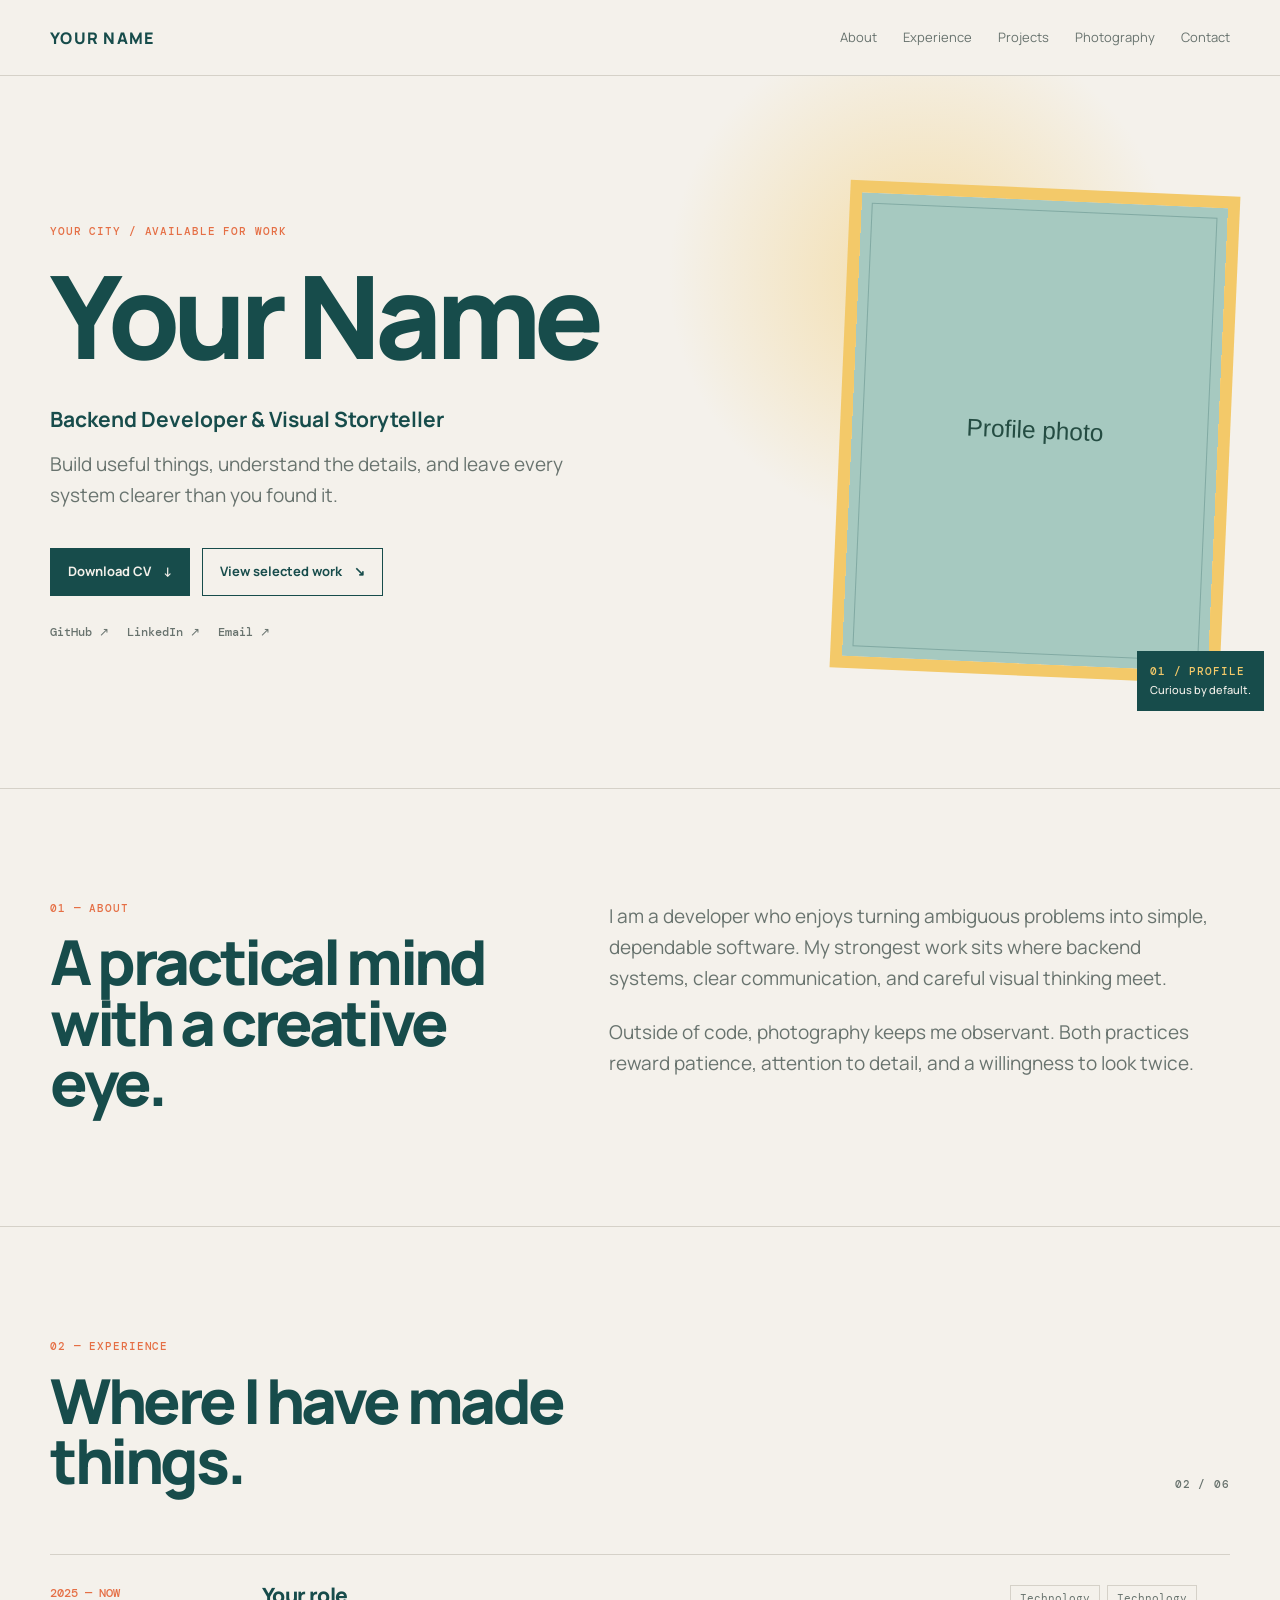
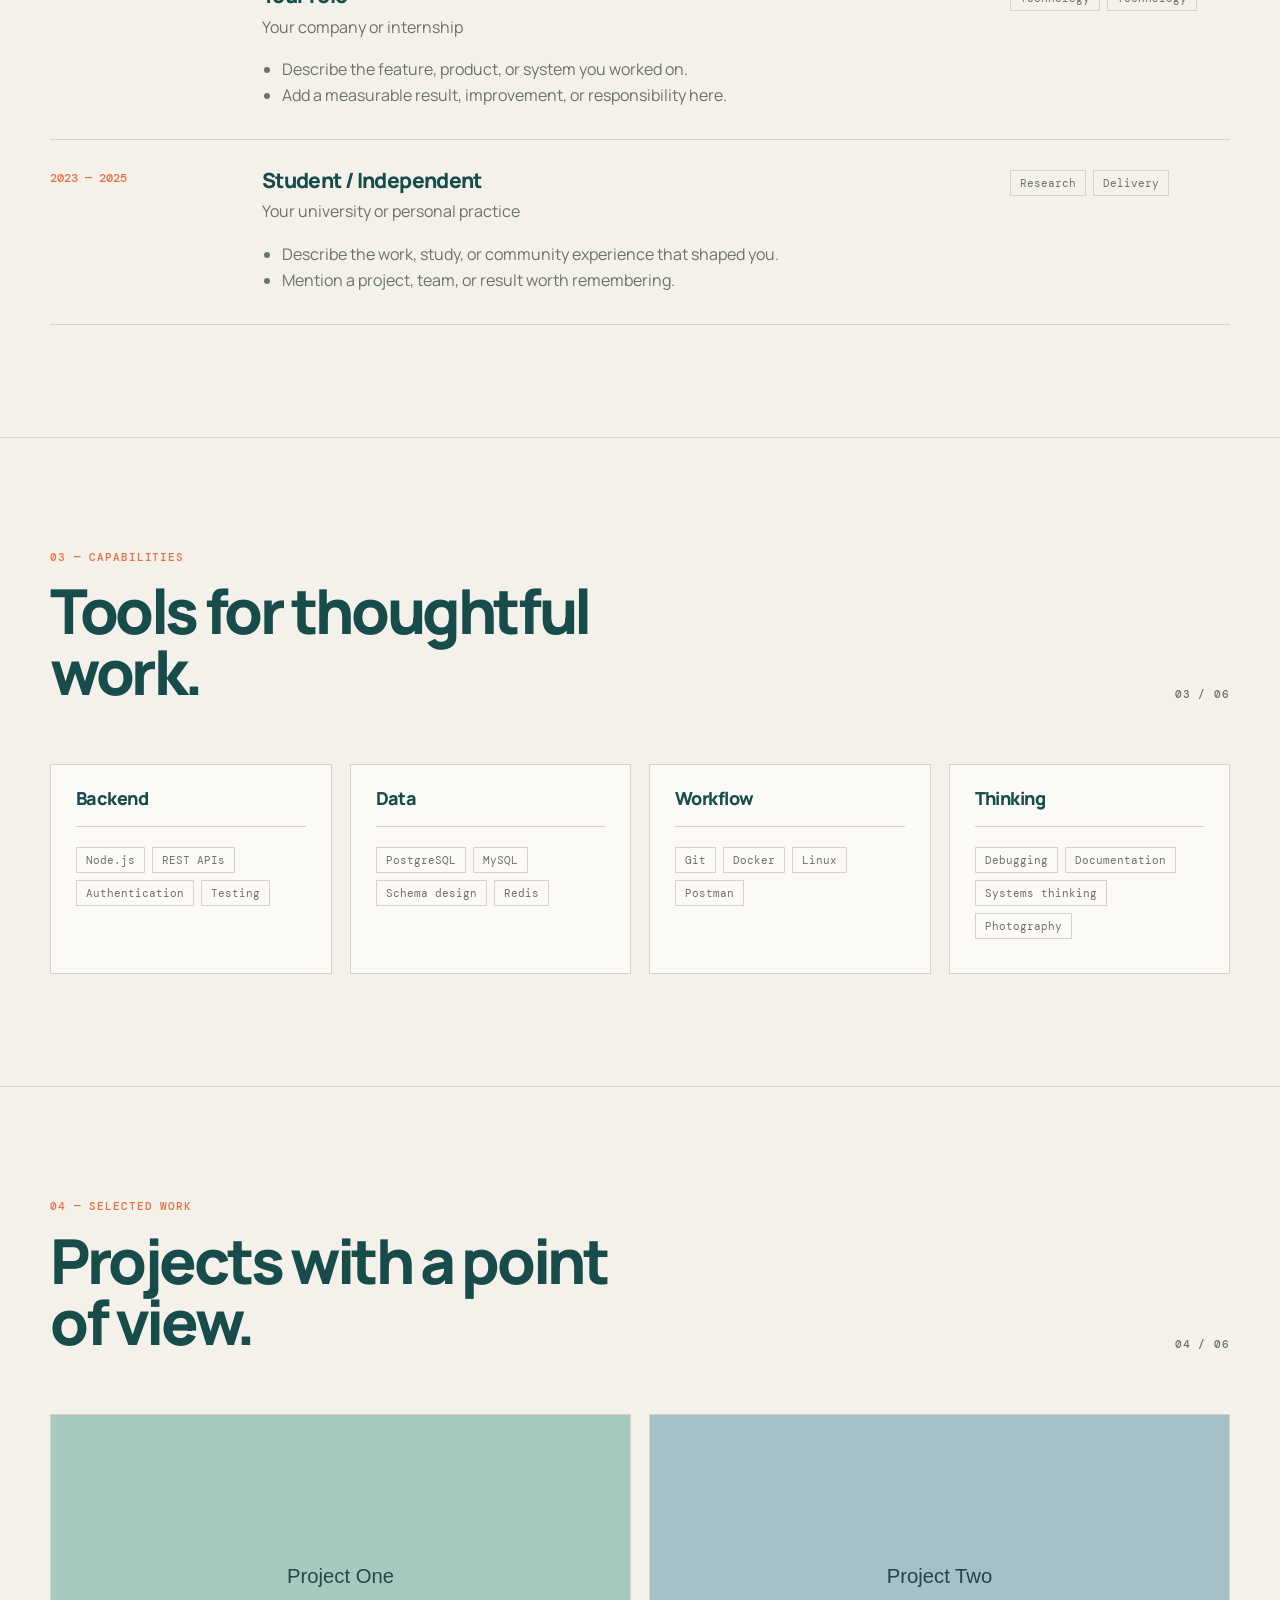
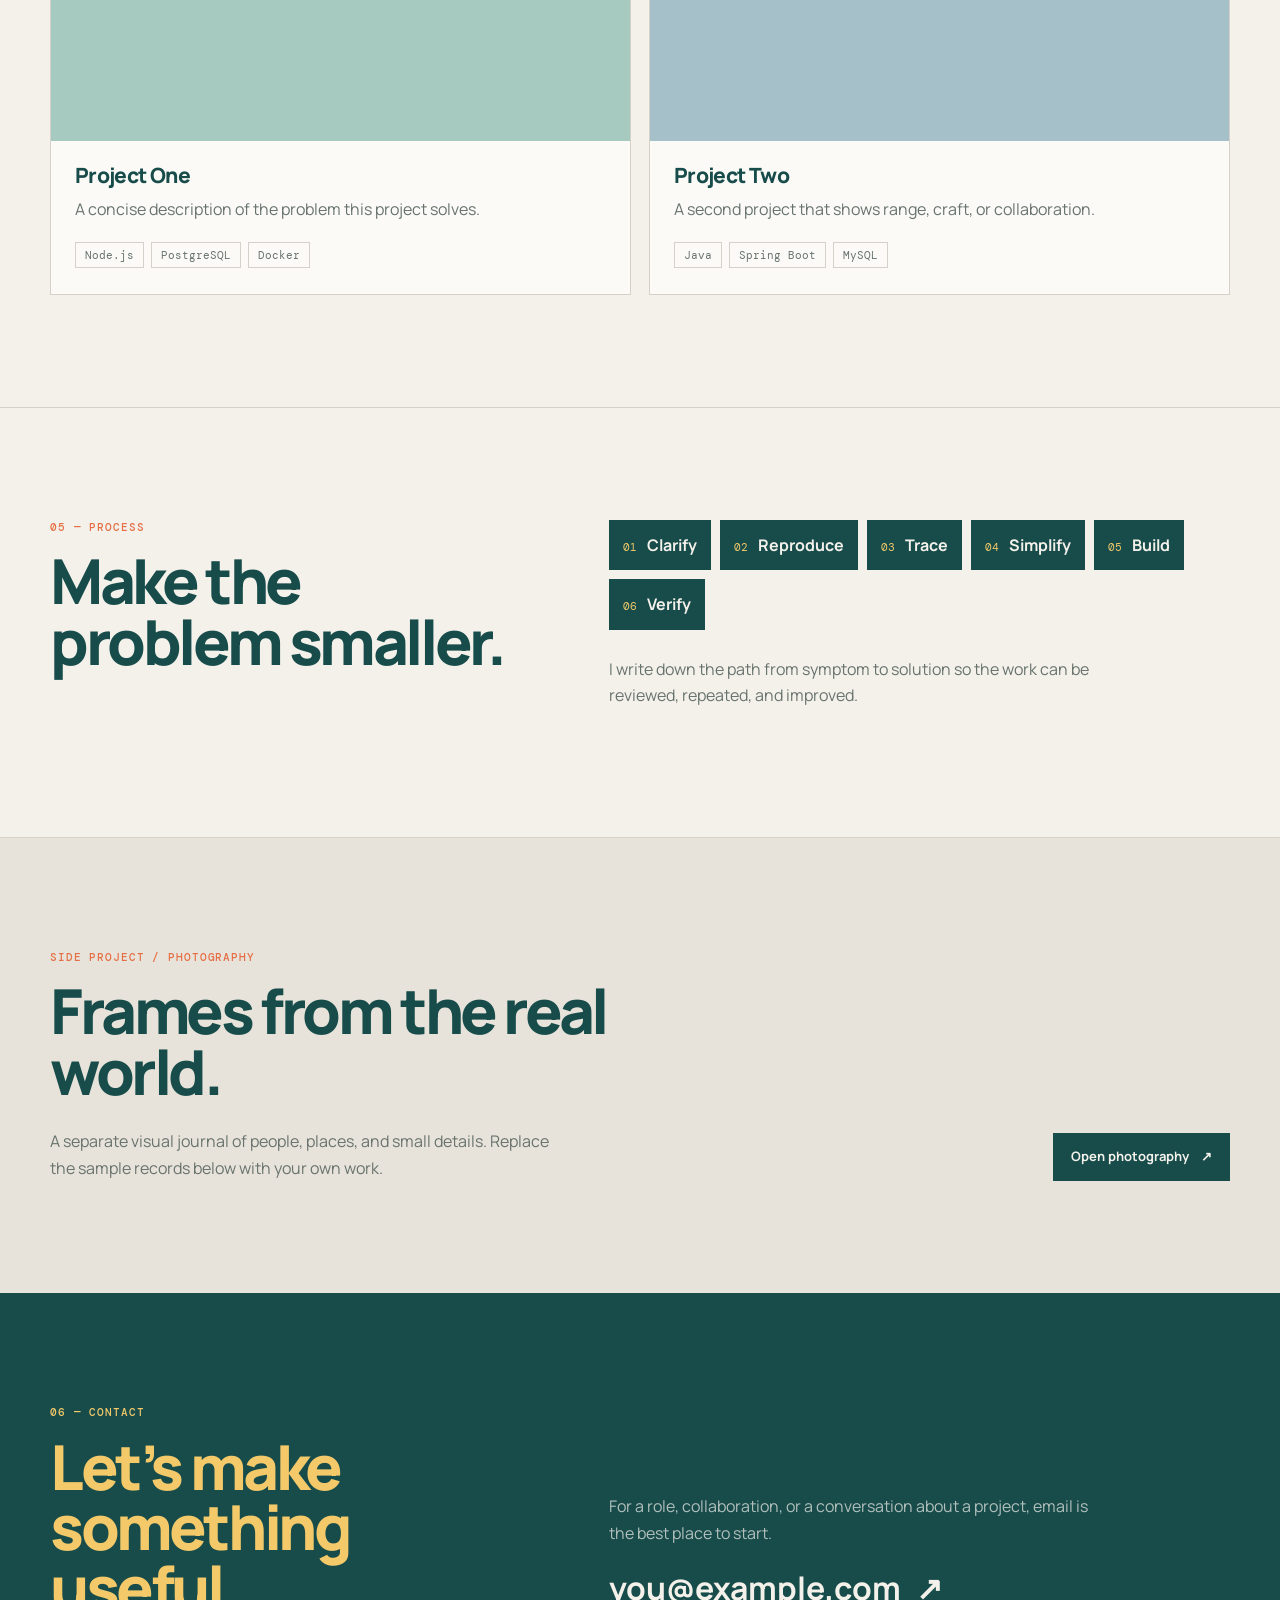
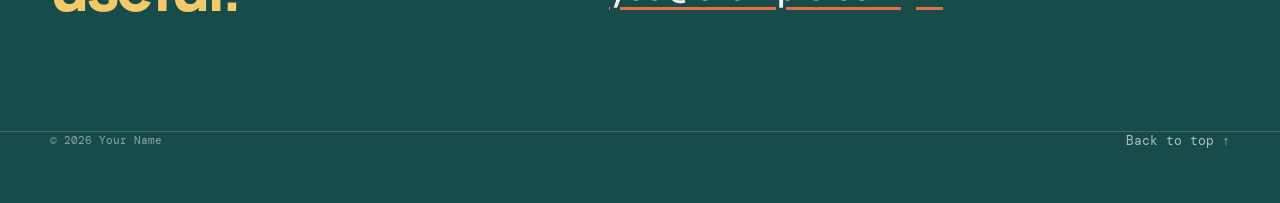
==== index.html @ 29af0342 "Create cv by html" ====
<!DOCTYPE html>
<html lang="en">
<head>
  <meta charset="UTF-8">
  <meta name="viewport" content="width=device-width, initial-scale=1.0">
  <meta name="description" content="A focused CV and project portfolio.">
  <title>CV | Portfolio</title>
  <link rel="preconnect" href="https://fonts.googleapis.com">
  <link rel="preconnect" href="https://fonts.gstatic.com" crossorigin>
  <link href="https://fonts.googleapis.com/css2?family=DM+Mono:wght@400;500&family=Manrope:wght@400;500;600;700;800&display=swap" rel="stylesheet">
  <link rel="stylesheet" href="styles.css">
</head>
<body data-page="cv">
  <header class="site-header">
    <div class="container header-inner">
      <a class="brand" href="index.html" data-brand>YOUR NAME</a>
      <button class="menu-toggle" type="button" aria-expanded="false" aria-controls="site-nav">Menu</button>
      <nav id="site-nav" class="site-nav" aria-label="Primary navigation"><div data-nav></div></nav>
    </div>
  </header>

  <main>
    <section class="hero section-space" id="top">
      <div class="container hero-grid">
        <div class="hero-copy reveal">
          <p class="eyebrow" data-location>LOCATION / AVAILABLE FOR WORK</p>
          <h1 data-name>Your Name</h1>
          <p class="hero-role" data-title>Backend Developer &amp; Visual Storyteller</p>
          <p class="hero-intro" data-intro>Build useful things, understand the details, and leave every system clearer than you found it.</p>
          <div class="hero-actions"><a class="button button-primary" href="cv.pdf" download>Download CV <span aria-hidden="true">↓</span></a><a class="button button-secondary" href="#projects">View selected work <span aria-hidden="true">↘</span></a></div>
          <div class="social-links" data-socials></div>
        </div>
        <div class="portrait-wrap reveal reveal-delay"><div class="portrait-frame"><img data-profile-image src="assets/profile/profile.jpg" alt="Portrait of Your Name"></div><p class="portrait-note">01 / PROFILE<br><span>Curious by default.</span></p></div>
      </div>
    </section>

    <section class="section-space section-line" id="about"><div class="container split-layout reveal"><div><p class="section-kicker">01 — ABOUT</p><h2>A practical mind with a creative eye.</h2></div><div class="about-copy" data-about></div></div></section>
    <section class="section-space section-line" id="experience"><div class="container reveal"><div class="section-heading"><div><p class="section-kicker">02 — EXPERIENCE</p><h2>Where I have made things.</h2></div><span class="section-index">02 / 06</span></div><div class="timeline" data-experience></div></div></section>
    <section class="section-space section-line" id="skills"><div class="container reveal"><div class="section-heading"><div><p class="section-kicker">03 — CAPABILITIES</p><h2>Tools for thoughtful work.</h2></div><span class="section-index">03 / 06</span></div><div class="skills-grid" data-skills></div></div></section>
    <section class="section-space section-line" id="projects"><div class="container reveal"><div class="section-heading"><div><p class="section-kicker">04 — SELECTED WORK</p><h2>Projects with a point of view.</h2></div><span class="section-index">04 / 06</span></div><div class="project-grid" data-projects></div></div></section>
    <section class="section-space section-line" id="process"><div class="container process-layout reveal"><div><p class="section-kicker">05 — PROCESS</p><h2>Make the problem smaller.</h2></div><div><ol class="process-list" data-process></ol><p class="muted process-note" data-process-note></p></div></div></section>

    <section class="photo-callout section-space section-line"><div class="container photo-callout-inner reveal"><div><p class="section-kicker">SIDE PROJECT / PHOTOGRAPHY</p><h2>Frames from the real world.</h2><p data-photo-intro></p></div><a class="button button-primary" href="photography.html">Open photography <span aria-hidden="true">↗</span></a></div></section>
    <section class="contact-section section-space" id="contact"><div class="container contact-grid reveal"><div><p class="section-kicker">06 — CONTACT</p><h2>Let’s make something useful.</h2></div><div><p data-contact-line></p><a class="contact-email" data-email-link href="mailto:you@example.com">you@example.com <span aria-hidden="true">↗</span></a></div></div></section>
  </main>

  <footer class="site-footer"><div class="container footer-inner"><span data-footer></span><a href="#top">Back to top ↑</a></div></footer>
  <dialog class="project-dialog" data-project-dialog><button class="dialog-close" type="button" data-dialog-close aria-label="Close project details">×</button><div data-dialog-body></div></dialog>
  <script src="site.private.js"></script>
  <script src="site.js"></script>
</body>
</html>
---- styles.css ----
:root {
  --ink: #17211f;
  --muted: #68736e;
  --paper: #f4f1eb;
  --paper-deep: #e8e3da;
  --card: #fbfaf7;
  --line: #d5d1c8;
  --teal: #174c4b;
  --orange: #e56f45;
  --yellow: #f3c969;
  --max: 1180px;
  --display: "Manrope", sans-serif;
  --mono: "DM Mono", monospace;
}

* { box-sizing: border-box; }
html { scroll-behavior: smooth; scroll-padding-top: 76px; }
body { margin: 0; background: var(--paper); color: var(--ink); font: 400 16px/1.65 var(--display); }
body.menu-open { overflow: hidden; }
a { color: inherit; }
img { display: block; max-width: 100%; }
button, a { -webkit-tap-highlight-color: transparent; }
button { font: inherit; }
:focus-visible { outline: 3px solid var(--orange); outline-offset: 4px; }
.container { width: min(var(--max), calc(100% - 48px)); margin: 0 auto; }
.section-space { padding: 112px 0; }
.section-line { border-top: 1px solid var(--line); }
.muted { color: var(--muted); }

.site-header { position: sticky; top: 0; z-index: 10; height: 76px; background: rgba(244, 241, 235, .9); border-bottom: 1px solid var(--line); backdrop-filter: blur(14px); }
.header-inner, .footer-inner { height: 100%; display: flex; align-items: center; justify-content: space-between; gap: 24px; }
.brand { color: var(--teal); font: 800 16px/1 var(--display); letter-spacing: .08em; text-decoration: none; }
.site-nav > div { display: flex; align-items: center; gap: 26px; }
.site-nav a, .footer-inner a { color: var(--muted); font-size: 13px; text-decoration: none; }
.site-nav a:hover, .site-nav a.active, .footer-inner a:hover { color: var(--ink); }
.menu-toggle { display: none; border: 1px solid var(--line); background: var(--card); color: var(--ink); padding: 8px 12px; cursor: pointer; }

.hero { min-height: 690px; display: flex; align-items: center; background: radial-gradient(circle at 72% 28%, rgba(243, 201, 105, .5), transparent 24%), var(--paper); }
.hero-grid { display: grid; grid-template-columns: minmax(0, 1fr) 390px; align-items: center; gap: 90px; }
.eyebrow, .section-kicker, .section-index, .portrait-note { margin: 0; color: var(--orange); font: 500 11px/1.4 var(--mono); letter-spacing: .08em; text-transform: uppercase; }
h1, h2, h3 { margin: 0; color: var(--teal); font-weight: 800; letter-spacing: -.055em; line-height: .98; }
h1 { max-width: 720px; margin-top: 20px; font-size: clamp(58px, 9vw, 128px); }
h2 { max-width: 580px; margin-top: 16px; font-size: clamp(34px, 5vw, 62px); }
h3 { font-size: 21px; letter-spacing: -.03em; }
.hero-role { margin: 30px 0 12px; color: var(--teal); font-size: 21px; font-weight: 700; }
.hero-intro { max-width: 550px; margin: 0; color: var(--muted); font-size: 19px; }
.hero-actions { display: flex; flex-wrap: wrap; gap: 12px; margin-top: 36px; }
.button { display: inline-flex; align-items: center; justify-content: center; gap: 12px; min-height: 48px; padding: 12px 17px; border: 1px solid var(--teal); font-weight: 700; font-size: 13px; text-decoration: none; transition: transform .2s, background .2s, color .2s; }
.button:hover { transform: translateY(-3px); }
.button-primary { background: var(--teal); color: var(--paper); }
.button-primary:hover { background: var(--orange); border-color: var(--orange); }
.button-secondary { background: transparent; color: var(--teal); }
.button-secondary:hover { background: var(--yellow); border-color: var(--yellow); }
.social-links { display: flex; flex-wrap: wrap; gap: 18px; margin-top: 28px; }
.social-links a { color: var(--muted); font: 500 12px var(--mono); text-decoration: none; }
.social-links a:hover { color: var(--orange); }
.portrait-wrap { position: relative; max-width: 390px; justify-self: end; }
.portrait-frame { position: relative; aspect-ratio: 4 / 5; padding: 12px; background: var(--yellow); transform: rotate(2.5deg); }
.portrait-frame::before { position: absolute; inset: 22px; border: 1px solid rgba(23, 76, 75, .25); content: ""; pointer-events: none; }
.portrait-frame img { width: 100%; height: 100%; object-fit: cover; background: var(--paper-deep); }
.portrait-note { position: absolute; right: -34px; bottom: -35px; padding: 11px 13px; background: var(--teal); color: var(--yellow); line-height: 1.7; }
.portrait-note span { color: var(--paper); font-family: var(--display); letter-spacing: 0; text-transform: none; }

.split-layout, .process-layout { display: grid; grid-template-columns: .85fr 1.15fr; gap: 100px; }
.about-copy { max-width: 600px; color: var(--muted); font-size: 19px; }
.about-copy p { margin: 0 0 22px; }
.section-heading { display: flex; align-items: end; justify-content: space-between; gap: 28px; margin-bottom: 62px; }
.section-index { color: var(--muted); white-space: nowrap; }
.timeline { border-top: 1px solid var(--line); }
.timeline-item { display: grid; grid-template-columns: 180px minmax(0, 1fr) 220px; gap: 32px; padding: 30px 0; border-bottom: 1px solid var(--line); }
.timeline-period { color: var(--orange); font: 500 12px var(--mono); }
.timeline-company { margin-top: 8px; color: var(--muted); }
.timeline-duties { margin: 14px 0 0; padding-left: 20px; color: var(--muted); }
.tag-list { display: flex; flex-wrap: wrap; align-content: start; gap: 7px; }
.tag { padding: 5px 9px; border: 1px solid var(--line); color: var(--muted); font: 11px var(--mono); }
.skills-grid { display: grid; grid-template-columns: repeat(4, 1fr); gap: 18px; }
.skill-group { min-height: 210px; padding: 25px; background: var(--card); border: 1px solid var(--line); }
.skill-group h3 { padding-bottom: 18px; border-bottom: 1px solid var(--line); font-size: 18px; }
.skill-group .tag-list { margin-top: 20px; }
.project-grid { display: grid; grid-template-columns: repeat(2, minmax(0, 1fr)); gap: 18px; }
.project-card { display: block; padding: 0; border: 1px solid var(--line); background: var(--card); color: var(--ink); text-align: left; cursor: pointer; transition: transform .2s, border-color .2s; }
.project-card:hover { border-color: var(--teal); transform: translateY(-5px); }
.project-card img { width: 100%; aspect-ratio: 16 / 9; object-fit: cover; background: var(--paper-deep); }
.project-card-content { padding: 24px; }
.project-card h3 { color: var(--teal); }
.project-card p { margin: 10px 0 20px; color: var(--muted); }
.project-card .tag-list { min-height: 28px; }
.process-list { display: flex; flex-wrap: wrap; gap: 9px; margin: 0; padding: 0; list-style: none; counter-reset: process; }
.process-list li { counter-increment: process; padding: 12px 14px; background: var(--teal); color: var(--paper); font-weight: 700; }
.process-list li::before { margin-right: 10px; color: var(--yellow); content: "0" counter(process); font: 11px var(--mono); }
.process-note { max-width: 510px; margin-top: 26px; }
.photo-callout { background: var(--paper-deep); }
.photo-callout-inner { display: flex; align-items: end; justify-content: space-between; gap: 40px; }
.photo-callout-inner p:not(.section-kicker) { max-width: 520px; margin: 26px 0 0; color: var(--muted); }
.contact-section { background: var(--teal); color: var(--paper); }
.contact-section h2, .contact-section .section-kicker { color: var(--yellow); }
.contact-grid { display: grid; grid-template-columns: .85fr 1.15fr; gap: 100px; align-items: end; }
.contact-grid > div:last-child { padding-bottom: 4px; }
.contact-grid p { max-width: 500px; color: rgba(244, 241, 235, .7); }
.contact-email { display: inline-flex; align-items: center; gap: 15px; color: var(--paper); font-size: clamp(20px, 3vw, 32px); font-weight: 700; text-decoration: underline; text-decoration-color: var(--orange); text-underline-offset: 7px; }
.site-footer { min-height: 72px; background: var(--teal); border-top: 1px solid rgba(244, 241, 235, .18); color: rgba(244, 241, 235, .55); }
.footer-inner { font: 11px var(--mono); }
.footer-inner a { color: rgba(244, 241, 235, .7); font-family: var(--mono); }

.project-dialog, .lightbox { width: min(760px, calc(100% - 32px)); padding: 0; border: 0; background: var(--card); color: var(--ink); box-shadow: 0 24px 80px rgba(0, 0, 0, .2); }
.project-dialog::backdrop, .lightbox::backdrop { background: rgba(23, 33, 31, .75); }
.dialog-close { position: absolute; top: 13px; right: 13px; z-index: 1; width: 34px; height: 34px; border: 1px solid var(--line); background: var(--paper); color: var(--ink); cursor: pointer; font-size: 22px; line-height: 1; }
.dialog-content { padding: 34px; }
.dialog-content > img { width: 100%; aspect-ratio: 16 / 9; object-fit: cover; margin-bottom: 28px; }
.dialog-content h3 { color: var(--teal); font-size: 34px; }
.dialog-content h4 { margin: 28px 0 8px; color: var(--orange); font: 500 11px var(--mono); letter-spacing: .08em; text-transform: uppercase; }
.dialog-content p, .dialog-content li { color: var(--muted); }
.dialog-content .button { margin-top: 22px; }

.photo-page-hero { padding: 90px 0 75px; background: radial-gradient(circle at 80% 28%, rgba(229, 111, 69, .23), transparent 24%), var(--paper); }
.photo-page-hero h1 { max-width: 800px; }
.photo-page-hero p:not(.section-kicker) { max-width: 570px; margin: 28px 0 0; color: var(--muted); font-size: 19px; }
.gallery-toolbar { display: flex; align-items: center; justify-content: space-between; gap: 24px; margin-bottom: 30px; }
.filter-list { display: flex; flex-wrap: wrap; gap: 8px; }
.filter-button { padding: 8px 13px; border: 1px solid var(--line); background: transparent; color: var(--muted); cursor: pointer; font: 11px var(--mono); }
.filter-button:hover, .filter-button[aria-pressed="true"] { border-color: var(--teal); background: var(--teal); color: var(--paper); }
.gallery-count { color: var(--muted); font: 11px var(--mono); white-space: nowrap; }
.gallery-grid { display: grid; grid-template-columns: repeat(12, 1fr); gap: 14px; }
.gallery-item { grid-column: span 4; margin: 0; cursor: pointer; }
.gallery-item:nth-child(5n + 1), .gallery-item:nth-child(5n + 4) { grid-column: span 6; }
.gallery-item button { width: 100%; padding: 0; border: 0; background: none; color: inherit; cursor: pointer; text-align: left; }
.gallery-item img { width: 100%; aspect-ratio: 4 / 3; object-fit: cover; background: var(--paper-deep); transition: transform .3s; }
.gallery-item:hover img { transform: scale(.985); }
.gallery-caption { display: block; padding-top: 10px; }
.gallery-caption strong { font-size: 14px; }
.gallery-caption span { display: block; color: var(--muted); font-size: 13px; }
.lightbox { max-width: 1000px; background: #121816; color: var(--paper); }
.lightbox .dialog-close { background: var(--paper); }
.lightbox-content { padding: 20px; }
.lightbox img { width: 100%; max-height: 78vh; object-fit: contain; }
.lightbox p { margin: 14px 0 0; color: rgba(244, 241, 235, .75); }

.reveal { opacity: 0; transform: translateY(18px); transition: opacity .7s ease, transform .7s ease; }
.reveal.in { opacity: 1; transform: none; }
.reveal-delay { transition-delay: .12s; }
@media (prefers-reduced-motion: reduce) { *, *::before, *::after { scroll-behavior: auto !important; transition: none !important; } .reveal { opacity: 1; transform: none; } }
@media (max-width: 900px) { .hero-grid, .split-layout, .process-layout, .contact-grid { grid-template-columns: 1fr; gap: 45px; } .hero { min-height: auto; } .portrait-wrap { justify-self: start; width: min(100%, 330px); order: -1; } .skills-grid { grid-template-columns: repeat(2, 1fr); } .timeline-item { grid-template-columns: 150px minmax(0, 1fr); } .timeline-item .tag-list { grid-column: 2; } }
@media (max-width: 700px) { .container { width: min(var(--max), calc(100% - 32px)); } .section-space { padding: 76px 0; } .menu-toggle { display: block; } .site-nav { position: absolute; top: 76px; left: 0; right: 0; display: none; padding: 12px 16px 22px; border-bottom: 1px solid var(--line); background: var(--paper); } .site-nav.open { display: block; } .site-nav > div { align-items: stretch; flex-direction: column; gap: 0; } .site-nav a { display: block; padding: 12px 0; border-bottom: 1px solid var(--line); } h1 { font-size: clamp(54px, 16vw, 90px); } .hero-role { font-size: 18px; } .section-heading, .photo-callout-inner, .gallery-toolbar { align-items: start; flex-direction: column; } .project-grid, .skills-grid { grid-template-columns: 1fr; } .timeline-item { grid-template-columns: 1fr; gap: 8px; } .timeline-item .tag-list { grid-column: auto; margin-top: 8px; } .gallery-grid { display: grid; grid-template-columns: 1fr 1fr; } .gallery-item, .gallery-item:nth-child(5n + 1), .gallery-item:nth-child(5n + 4) { grid-column: span 1; } .gallery-item:nth-child(3n + 1) { grid-column: span 2; } }
@media (max-width: 430px) { .hero-actions .button { width: 100%; } .portrait-note { right: -4px; } .dialog-content { padding: 25px; } }
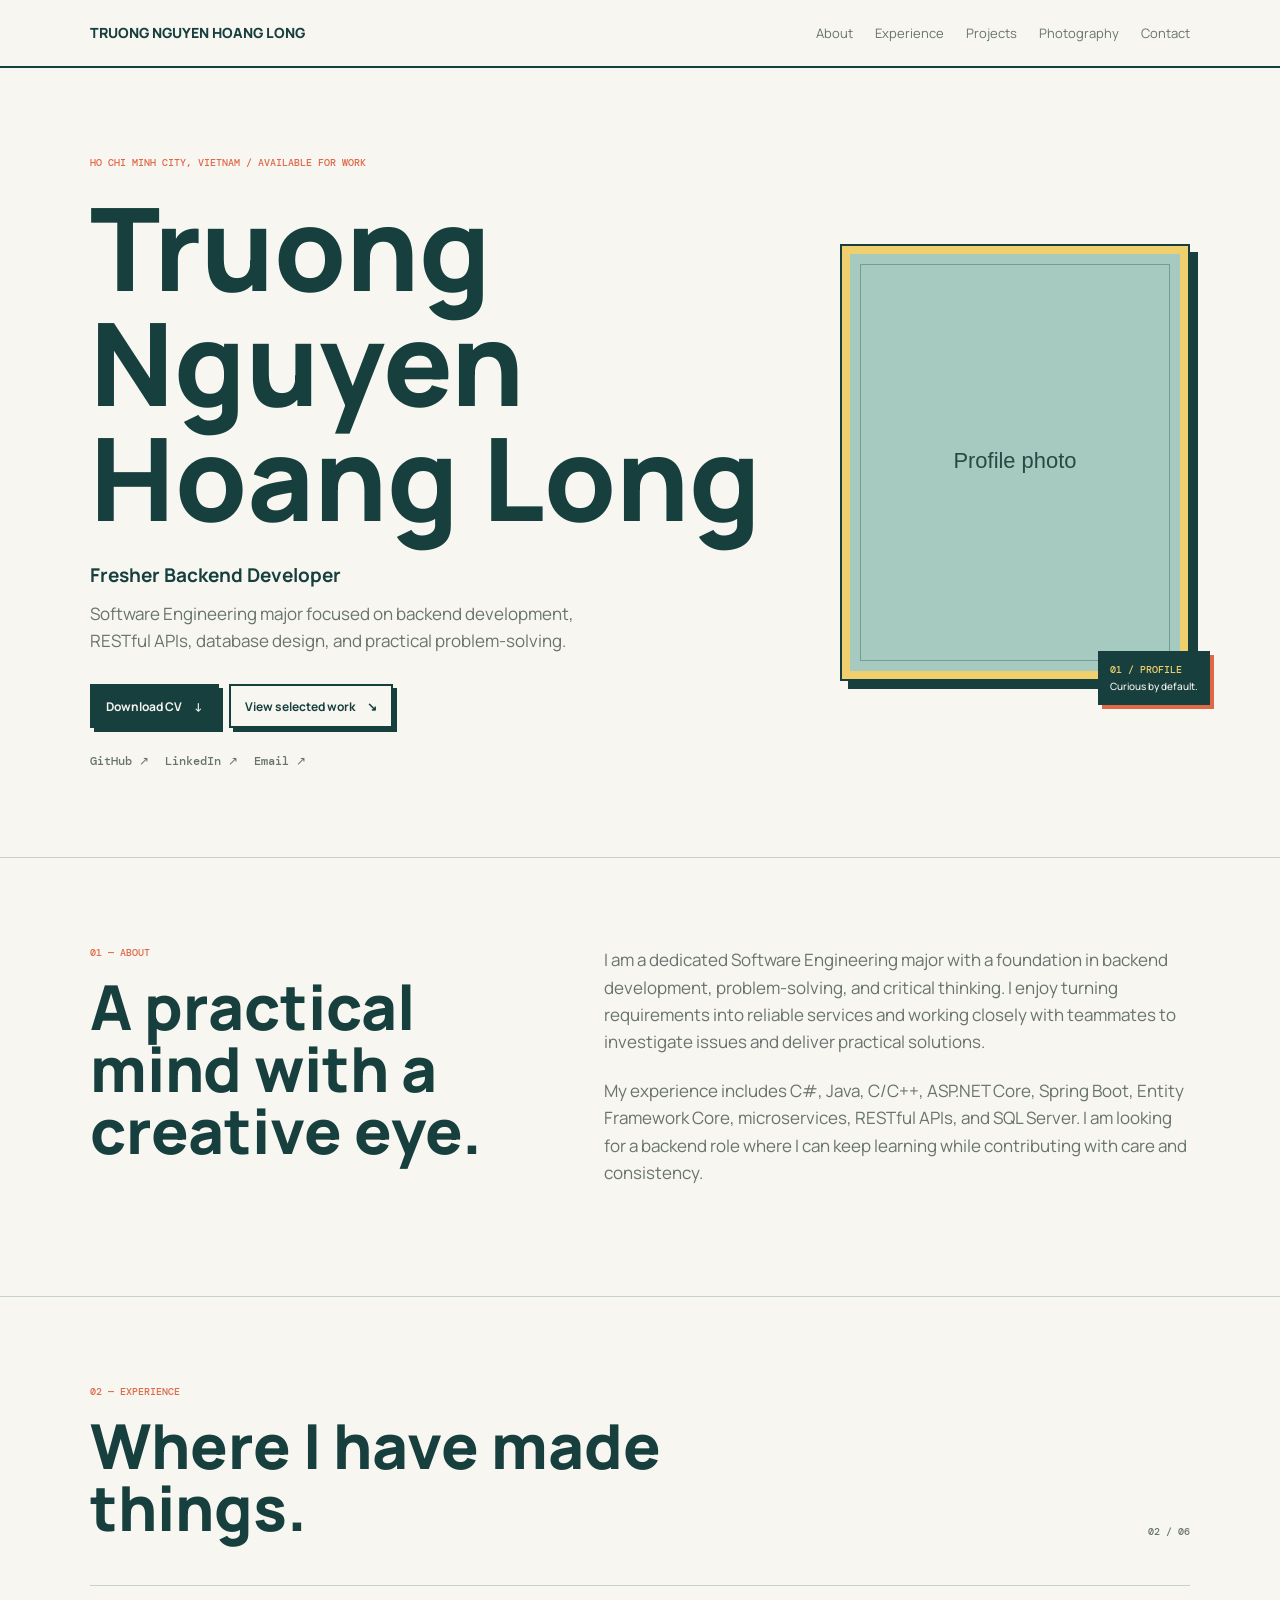
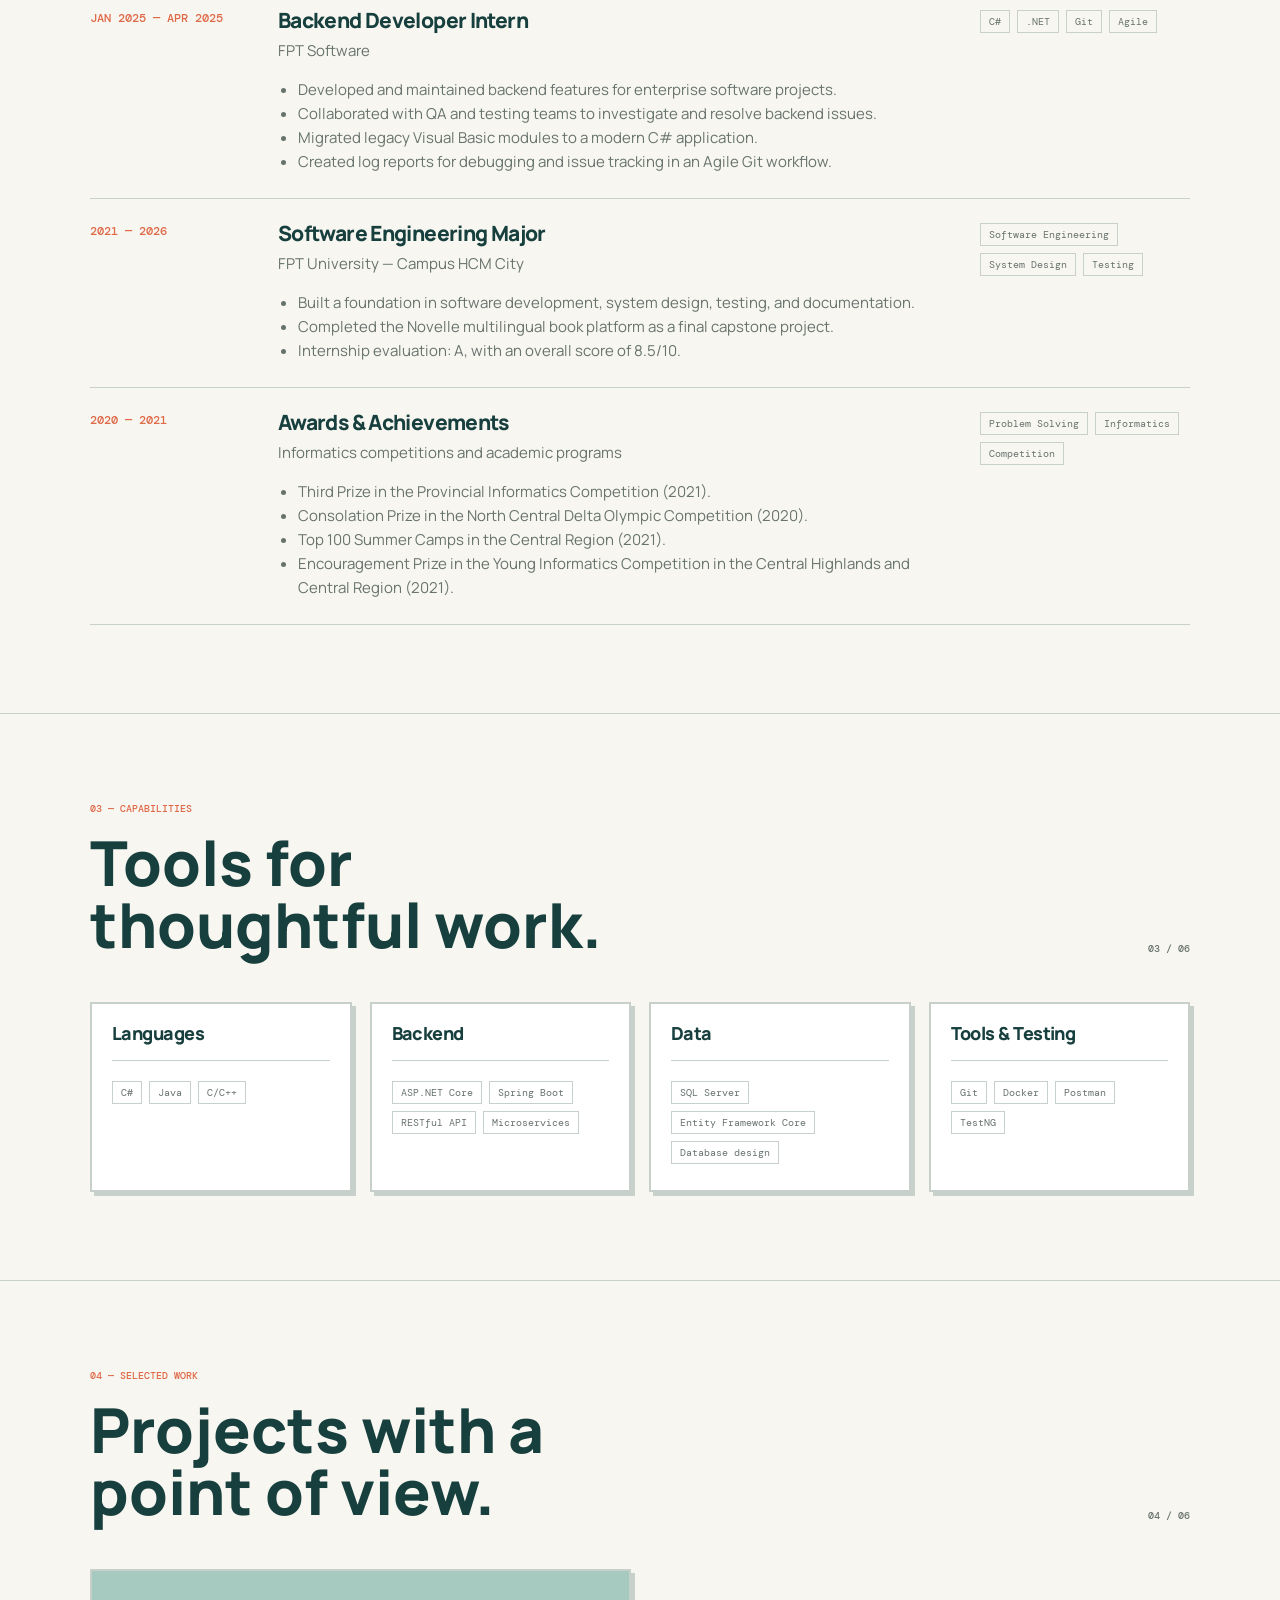
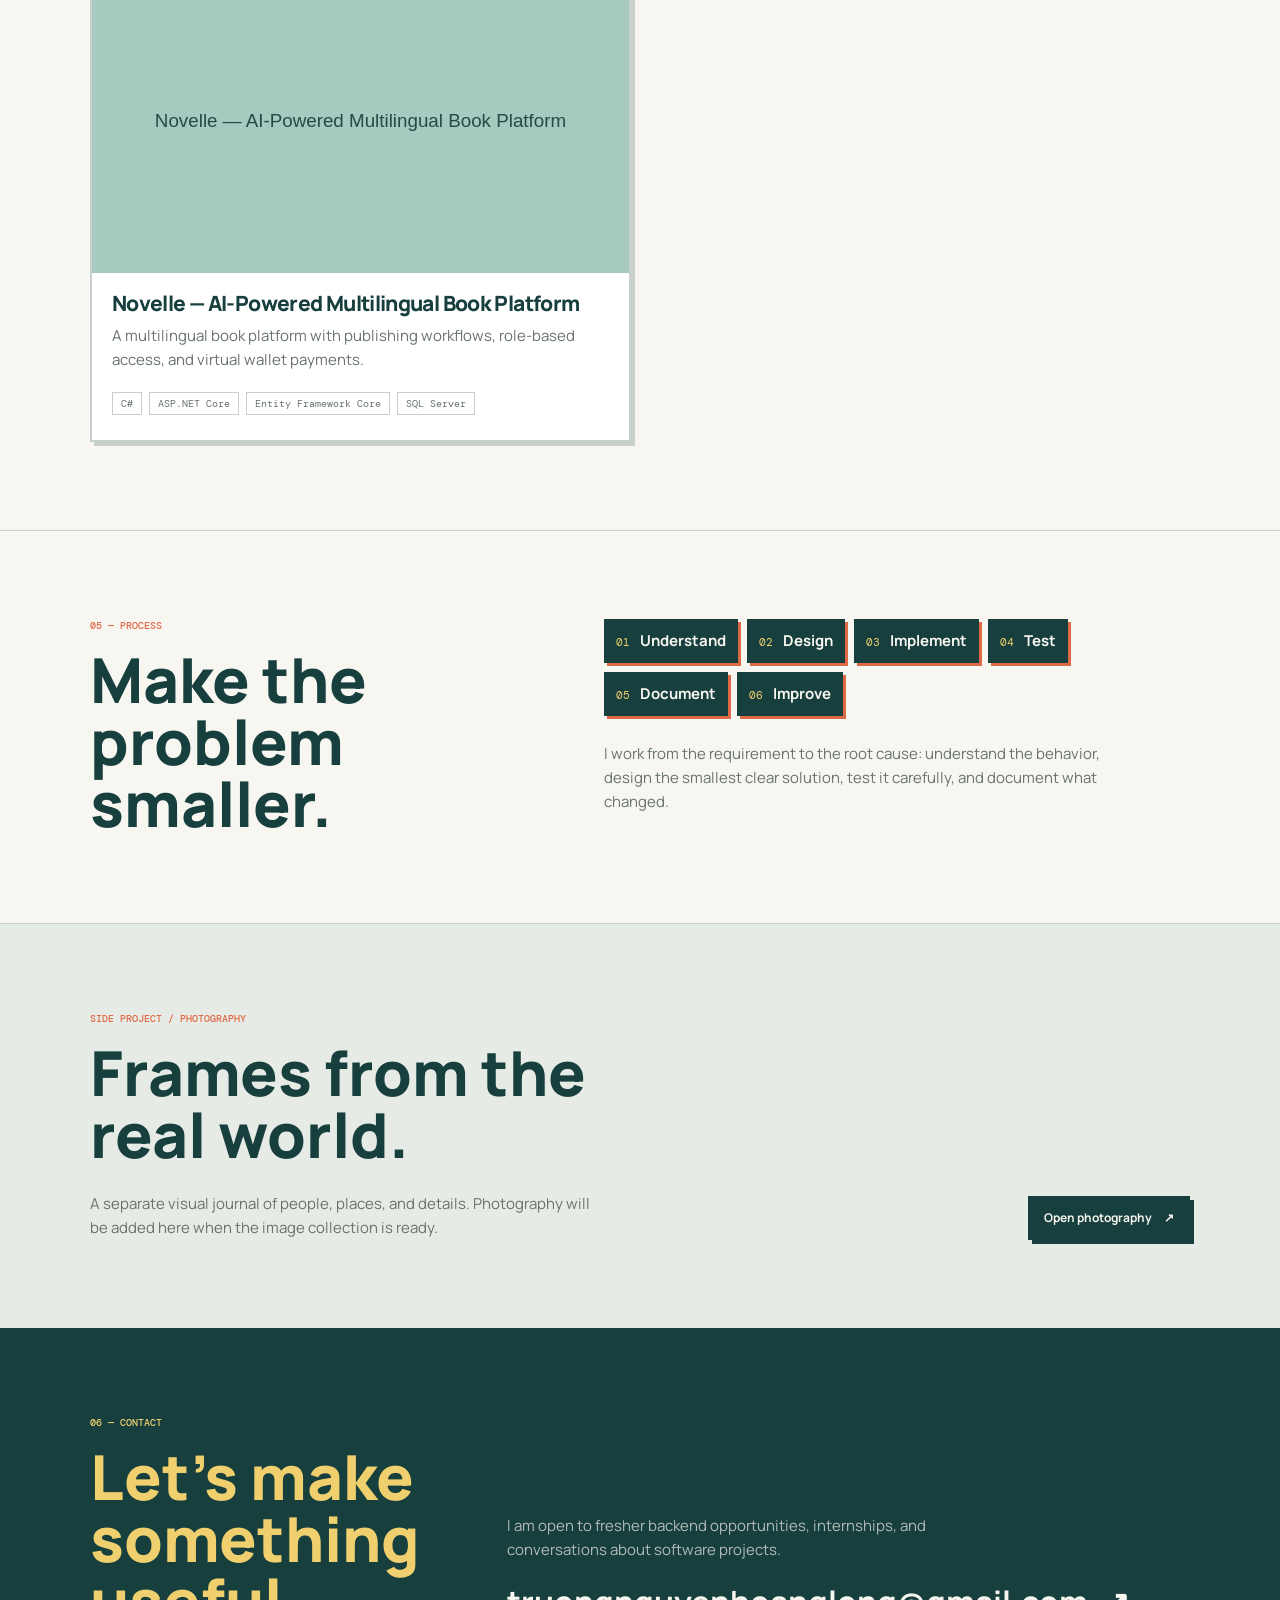
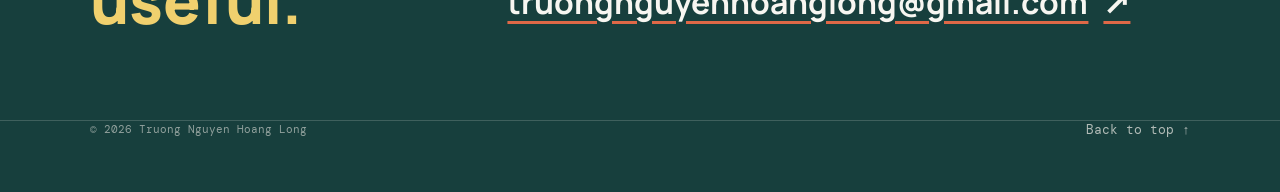
==== commit 4ac17c8f: "change the js" ====
--- a/index.html
+++ b/index.html
@@ -46,7 +46,7 @@
 
   <footer class="site-footer"><div class="container footer-inner"><span data-footer></span><a href="#top">Back to top ↑</a></div></footer>
   <dialog class="project-dialog" data-project-dialog><button class="dialog-close" type="button" data-dialog-close aria-label="Close project details">×</button><div data-dialog-body></div></dialog>
-  <script src="site.private.js"></script>
+  <script src="site.data.js"></script>
   <script src="site.js"></script>
 </body>
 </html>
--- a/styles.css
+++ b/styles.css
@@ -1,21 +1,21 @@
 :root {
   --ink: #17211f;
   --muted: #68736e;
-  --paper: #f4f1eb;
-  --paper-deep: #e8e3da;
-  --card: #fbfaf7;
-  --line: #d5d1c8;
-  --teal: #174c4b;
-  --orange: #e56f45;
-  --yellow: #f3c969;
-  --max: 1180px;
+  --paper: #f7f6f1;
+  --paper-deep: #e7ebe5;
+  --card: #ffffff;
+  --line: #c7d0ca;
+  --teal: #173f3d;
+  --orange: #df6847;
+  --yellow: #f0d06e;
+  --max: 1100px;
   --display: "Manrope", sans-serif;
   --mono: "DM Mono", monospace;
 }
 
 * { box-sizing: border-box; }
 html { scroll-behavior: smooth; scroll-padding-top: 76px; }
-body { margin: 0; background: var(--paper); color: var(--ink); font: 400 16px/1.65 var(--display); }
+body { margin: 0; background: var(--paper); color: var(--ink); font: 400 15px/1.6 var(--display); }
 body.menu-open { overflow: hidden; }
 a { color: inherit; }
 img { display: block; max-width: 100%; }
@@ -23,70 +23,70 @@
 button { font: inherit; }
 :focus-visible { outline: 3px solid var(--orange); outline-offset: 4px; }
 .container { width: min(var(--max), calc(100% - 48px)); margin: 0 auto; }
-.section-space { padding: 112px 0; }
+.section-space { padding: 88px 0; }
 .section-line { border-top: 1px solid var(--line); }
 .muted { color: var(--muted); }
 
-.site-header { position: sticky; top: 0; z-index: 10; height: 76px; background: rgba(244, 241, 235, .9); border-bottom: 1px solid var(--line); backdrop-filter: blur(14px); }
+.site-header { position: sticky; top: 0; z-index: 10; height: 68px; background: var(--paper); border-bottom: 2px solid var(--teal); }
 .header-inner, .footer-inner { height: 100%; display: flex; align-items: center; justify-content: space-between; gap: 24px; }
-.brand { color: var(--teal); font: 800 16px/1 var(--display); letter-spacing: .08em; text-decoration: none; }
-.site-nav > div { display: flex; align-items: center; gap: 26px; }
+.brand { color: var(--teal); font: 800 14px/1 var(--display); letter-spacing: 0; text-decoration: none; }
+.site-nav > div { display: flex; align-items: center; gap: 22px; }
 .site-nav a, .footer-inner a { color: var(--muted); font-size: 13px; text-decoration: none; }
 .site-nav a:hover, .site-nav a.active, .footer-inner a:hover { color: var(--ink); }
-.menu-toggle { display: none; border: 1px solid var(--line); background: var(--card); color: var(--ink); padding: 8px 12px; cursor: pointer; }
+.menu-toggle { display: none; border: 2px solid var(--teal); background: var(--card); color: var(--ink); padding: 7px 11px; cursor: pointer; box-shadow: 3px 3px 0 var(--teal); }
 
-.hero { min-height: 690px; display: flex; align-items: center; background: radial-gradient(circle at 72% 28%, rgba(243, 201, 105, .5), transparent 24%), var(--paper); }
-.hero-grid { display: grid; grid-template-columns: minmax(0, 1fr) 390px; align-items: center; gap: 90px; }
-.eyebrow, .section-kicker, .section-index, .portrait-note { margin: 0; color: var(--orange); font: 500 11px/1.4 var(--mono); letter-spacing: .08em; text-transform: uppercase; }
-h1, h2, h3 { margin: 0; color: var(--teal); font-weight: 800; letter-spacing: -.055em; line-height: .98; }
+.hero { min-height: 620px; display: flex; align-items: center; background: var(--paper); }
+.hero-grid { display: grid; grid-template-columns: minmax(0, 1fr) 350px; align-items: center; gap: 72px; }
+.eyebrow, .section-kicker, .section-index, .portrait-note { margin: 0; color: var(--orange); font: 500 10px/1.4 var(--mono); letter-spacing: 0; text-transform: uppercase; }
+h1, h2, h3 { margin: 0; color: var(--teal); font-weight: 800; letter-spacing: 0; line-height: 1; }
 h1 { max-width: 720px; margin-top: 20px; font-size: clamp(58px, 9vw, 128px); }
 h2 { max-width: 580px; margin-top: 16px; font-size: clamp(34px, 5vw, 62px); }
 h3 { font-size: 21px; letter-spacing: -.03em; }
-.hero-role { margin: 30px 0 12px; color: var(--teal); font-size: 21px; font-weight: 700; }
-.hero-intro { max-width: 550px; margin: 0; color: var(--muted); font-size: 19px; }
-.hero-actions { display: flex; flex-wrap: wrap; gap: 12px; margin-top: 36px; }
-.button { display: inline-flex; align-items: center; justify-content: center; gap: 12px; min-height: 48px; padding: 12px 17px; border: 1px solid var(--teal); font-weight: 700; font-size: 13px; text-decoration: none; transition: transform .2s, background .2s, color .2s; }
-.button:hover { transform: translateY(-3px); }
+.hero-role { margin: 24px 0 10px; color: var(--teal); font-size: 19px; font-weight: 700; }
+.hero-intro { max-width: 520px; margin: 0; color: var(--muted); font-size: 17px; }
+.hero-actions { display: flex; flex-wrap: wrap; gap: 10px; margin-top: 30px; }
+.button { display: inline-flex; align-items: center; justify-content: center; gap: 12px; min-height: 44px; padding: 10px 14px; border: 2px solid var(--teal); font-weight: 700; font-size: 12px; text-decoration: none; transition: transform .15s, background .15s, color .15s, box-shadow .15s; box-shadow: 4px 4px 0 var(--teal); }
+.button:hover { transform: translate(3px, 3px); box-shadow: 1px 1px 0 var(--teal); }
 .button-primary { background: var(--teal); color: var(--paper); }
 .button-primary:hover { background: var(--orange); border-color: var(--orange); }
 .button-secondary { background: transparent; color: var(--teal); }
 .button-secondary:hover { background: var(--yellow); border-color: var(--yellow); }
-.social-links { display: flex; flex-wrap: wrap; gap: 18px; margin-top: 28px; }
+.social-links { display: flex; flex-wrap: wrap; gap: 16px; margin-top: 25px; }
 .social-links a { color: var(--muted); font: 500 12px var(--mono); text-decoration: none; }
 .social-links a:hover { color: var(--orange); }
-.portrait-wrap { position: relative; max-width: 390px; justify-self: end; }
-.portrait-frame { position: relative; aspect-ratio: 4 / 5; padding: 12px; background: var(--yellow); transform: rotate(2.5deg); }
-.portrait-frame::before { position: absolute; inset: 22px; border: 1px solid rgba(23, 76, 75, .25); content: ""; pointer-events: none; }
+.portrait-wrap { position: relative; max-width: 350px; justify-self: end; }
+.portrait-frame { position: relative; aspect-ratio: 4 / 5; padding: 8px; background: var(--yellow); border: 2px solid var(--teal); box-shadow: 8px 8px 0 var(--teal); }
+.portrait-frame::before { position: absolute; inset: 18px; border: 1px solid rgba(23, 76, 75, .35); content: ""; pointer-events: none; }
 .portrait-frame img { width: 100%; height: 100%; object-fit: cover; background: var(--paper-deep); }
-.portrait-note { position: absolute; right: -34px; bottom: -35px; padding: 11px 13px; background: var(--teal); color: var(--yellow); line-height: 1.7; }
+.portrait-note { position: absolute; right: -20px; bottom: -24px; padding: 10px 12px; background: var(--teal); color: var(--yellow); line-height: 1.7; box-shadow: 4px 4px 0 var(--orange); }
 .portrait-note span { color: var(--paper); font-family: var(--display); letter-spacing: 0; text-transform: none; }
 
-.split-layout, .process-layout { display: grid; grid-template-columns: .85fr 1.15fr; gap: 100px; }
-.about-copy { max-width: 600px; color: var(--muted); font-size: 19px; }
+.split-layout, .process-layout { display: grid; grid-template-columns: .85fr 1.15fr; gap: 80px; }
+.about-copy { max-width: 600px; color: var(--muted); font-size: 17px; }
 .about-copy p { margin: 0 0 22px; }
-.section-heading { display: flex; align-items: end; justify-content: space-between; gap: 28px; margin-bottom: 62px; }
+.section-heading { display: flex; align-items: end; justify-content: space-between; gap: 28px; margin-bottom: 46px; }
 .section-index { color: var(--muted); white-space: nowrap; }
 .timeline { border-top: 1px solid var(--line); }
-.timeline-item { display: grid; grid-template-columns: 180px minmax(0, 1fr) 220px; gap: 32px; padding: 30px 0; border-bottom: 1px solid var(--line); }
+.timeline-item { display: grid; grid-template-columns: 160px minmax(0, 1fr) 210px; gap: 28px; padding: 24px 0; border-bottom: 1px solid var(--line); }
 .timeline-period { color: var(--orange); font: 500 12px var(--mono); }
 .timeline-company { margin-top: 8px; color: var(--muted); }
 .timeline-duties { margin: 14px 0 0; padding-left: 20px; color: var(--muted); }
 .tag-list { display: flex; flex-wrap: wrap; align-content: start; gap: 7px; }
-.tag { padding: 5px 9px; border: 1px solid var(--line); color: var(--muted); font: 11px var(--mono); }
+.tag { padding: 4px 8px; border: 1px solid var(--line); color: var(--muted); font: 10px var(--mono); }
 .skills-grid { display: grid; grid-template-columns: repeat(4, 1fr); gap: 18px; }
-.skill-group { min-height: 210px; padding: 25px; background: var(--card); border: 1px solid var(--line); }
+.skill-group { min-height: 190px; padding: 20px; background: var(--card); border: 2px solid var(--line); box-shadow: 4px 4px 0 var(--line); }
 .skill-group h3 { padding-bottom: 18px; border-bottom: 1px solid var(--line); font-size: 18px; }
 .skill-group .tag-list { margin-top: 20px; }
 .project-grid { display: grid; grid-template-columns: repeat(2, minmax(0, 1fr)); gap: 18px; }
-.project-card { display: block; padding: 0; border: 1px solid var(--line); background: var(--card); color: var(--ink); text-align: left; cursor: pointer; transition: transform .2s, border-color .2s; }
-.project-card:hover { border-color: var(--teal); transform: translateY(-5px); }
+.project-card { display: block; padding: 0; border: 2px solid var(--line); background: var(--card); color: var(--ink); text-align: left; cursor: pointer; box-shadow: 4px 4px 0 var(--line); transition: transform .15s, border-color .15s, box-shadow .15s; }
+.project-card:hover { border-color: var(--teal); transform: translate(3px, 3px); box-shadow: 1px 1px 0 var(--teal); }
 .project-card img { width: 100%; aspect-ratio: 16 / 9; object-fit: cover; background: var(--paper-deep); }
-.project-card-content { padding: 24px; }
+.project-card-content { padding: 20px; }
 .project-card h3 { color: var(--teal); }
 .project-card p { margin: 10px 0 20px; color: var(--muted); }
 .project-card .tag-list { min-height: 28px; }
 .process-list { display: flex; flex-wrap: wrap; gap: 9px; margin: 0; padding: 0; list-style: none; counter-reset: process; }
-.process-list li { counter-increment: process; padding: 12px 14px; background: var(--teal); color: var(--paper); font-weight: 700; }
+.process-list li { counter-increment: process; padding: 10px 12px; background: var(--teal); color: var(--paper); font-weight: 700; box-shadow: 3px 3px 0 var(--orange); }
 .process-list li::before { margin-right: 10px; color: var(--yellow); content: "0" counter(process); font: 11px var(--mono); }
 .process-note { max-width: 510px; margin-top: 26px; }
 .photo-callout { background: var(--paper-deep); }
@@ -94,7 +94,7 @@
 .photo-callout-inner p:not(.section-kicker) { max-width: 520px; margin: 26px 0 0; color: var(--muted); }
 .contact-section { background: var(--teal); color: var(--paper); }
 .contact-section h2, .contact-section .section-kicker { color: var(--yellow); }
-.contact-grid { display: grid; grid-template-columns: .85fr 1.15fr; gap: 100px; align-items: end; }
+.contact-grid { display: grid; grid-template-columns: .85fr 1.15fr; gap: 80px; align-items: end; }
 .contact-grid > div:last-child { padding-bottom: 4px; }
 .contact-grid p { max-width: 500px; color: rgba(244, 241, 235, .7); }
 .contact-email { display: inline-flex; align-items: center; gap: 15px; color: var(--paper); font-size: clamp(20px, 3vw, 32px); font-weight: 700; text-decoration: underline; text-decoration-color: var(--orange); text-underline-offset: 7px; }
@@ -102,9 +102,9 @@
 .footer-inner { font: 11px var(--mono); }
 .footer-inner a { color: rgba(244, 241, 235, .7); font-family: var(--mono); }
 
-.project-dialog, .lightbox { width: min(760px, calc(100% - 32px)); padding: 0; border: 0; background: var(--card); color: var(--ink); box-shadow: 0 24px 80px rgba(0, 0, 0, .2); }
+.project-dialog, .lightbox { width: min(760px, calc(100% - 32px)); padding: 0; border: 2px solid var(--teal); background: var(--card); color: var(--ink); box-shadow: 8px 8px 0 var(--orange); }
 .project-dialog::backdrop, .lightbox::backdrop { background: rgba(23, 33, 31, .75); }
-.dialog-close { position: absolute; top: 13px; right: 13px; z-index: 1; width: 34px; height: 34px; border: 1px solid var(--line); background: var(--paper); color: var(--ink); cursor: pointer; font-size: 22px; line-height: 1; }
+.dialog-close { position: absolute; top: 10px; right: 10px; z-index: 1; width: 32px; height: 32px; border: 2px solid var(--teal); background: var(--paper); color: var(--ink); cursor: pointer; font-size: 20px; line-height: 1; }
 .dialog-content { padding: 34px; }
 .dialog-content > img { width: 100%; aspect-ratio: 16 / 9; object-fit: cover; margin-bottom: 28px; }
 .dialog-content h3 { color: var(--teal); font-size: 34px; }
@@ -112,20 +112,20 @@
 .dialog-content p, .dialog-content li { color: var(--muted); }
 .dialog-content .button { margin-top: 22px; }
 
-.photo-page-hero { padding: 90px 0 75px; background: radial-gradient(circle at 80% 28%, rgba(229, 111, 69, .23), transparent 24%), var(--paper); }
+.photo-page-hero { padding: 78px 0 64px; background: var(--paper); border-bottom: 1px solid var(--line); }
 .photo-page-hero h1 { max-width: 800px; }
 .photo-page-hero p:not(.section-kicker) { max-width: 570px; margin: 28px 0 0; color: var(--muted); font-size: 19px; }
 .gallery-toolbar { display: flex; align-items: center; justify-content: space-between; gap: 24px; margin-bottom: 30px; }
 .filter-list { display: flex; flex-wrap: wrap; gap: 8px; }
-.filter-button { padding: 8px 13px; border: 1px solid var(--line); background: transparent; color: var(--muted); cursor: pointer; font: 11px var(--mono); }
-.filter-button:hover, .filter-button[aria-pressed="true"] { border-color: var(--teal); background: var(--teal); color: var(--paper); }
+.filter-button { padding: 7px 12px; border: 2px solid var(--line); background: transparent; color: var(--muted); cursor: pointer; font: 10px var(--mono); box-shadow: 3px 3px 0 transparent; }
+.filter-button:hover, .filter-button[aria-pressed="true"] { border-color: var(--teal); background: var(--teal); color: var(--paper); box-shadow: 3px 3px 0 var(--orange); }
 .gallery-count { color: var(--muted); font: 11px var(--mono); white-space: nowrap; }
 .gallery-grid { display: grid; grid-template-columns: repeat(12, 1fr); gap: 14px; }
 .gallery-item { grid-column: span 4; margin: 0; cursor: pointer; }
 .gallery-item:nth-child(5n + 1), .gallery-item:nth-child(5n + 4) { grid-column: span 6; }
 .gallery-item button { width: 100%; padding: 0; border: 0; background: none; color: inherit; cursor: pointer; text-align: left; }
-.gallery-item img { width: 100%; aspect-ratio: 4 / 3; object-fit: cover; background: var(--paper-deep); transition: transform .3s; }
-.gallery-item:hover img { transform: scale(.985); }
+.gallery-item img { width: 100%; aspect-ratio: 4 / 3; object-fit: cover; background: var(--paper-deep); border: 2px solid var(--line); transition: transform .15s, border-color .15s; }
+.gallery-item:hover img { border-color: var(--teal); transform: translate(3px, 3px); }
 .gallery-caption { display: block; padding-top: 10px; }
 .gallery-caption strong { font-size: 14px; }
 .gallery-caption span { display: block; color: var(--muted); font-size: 13px; }
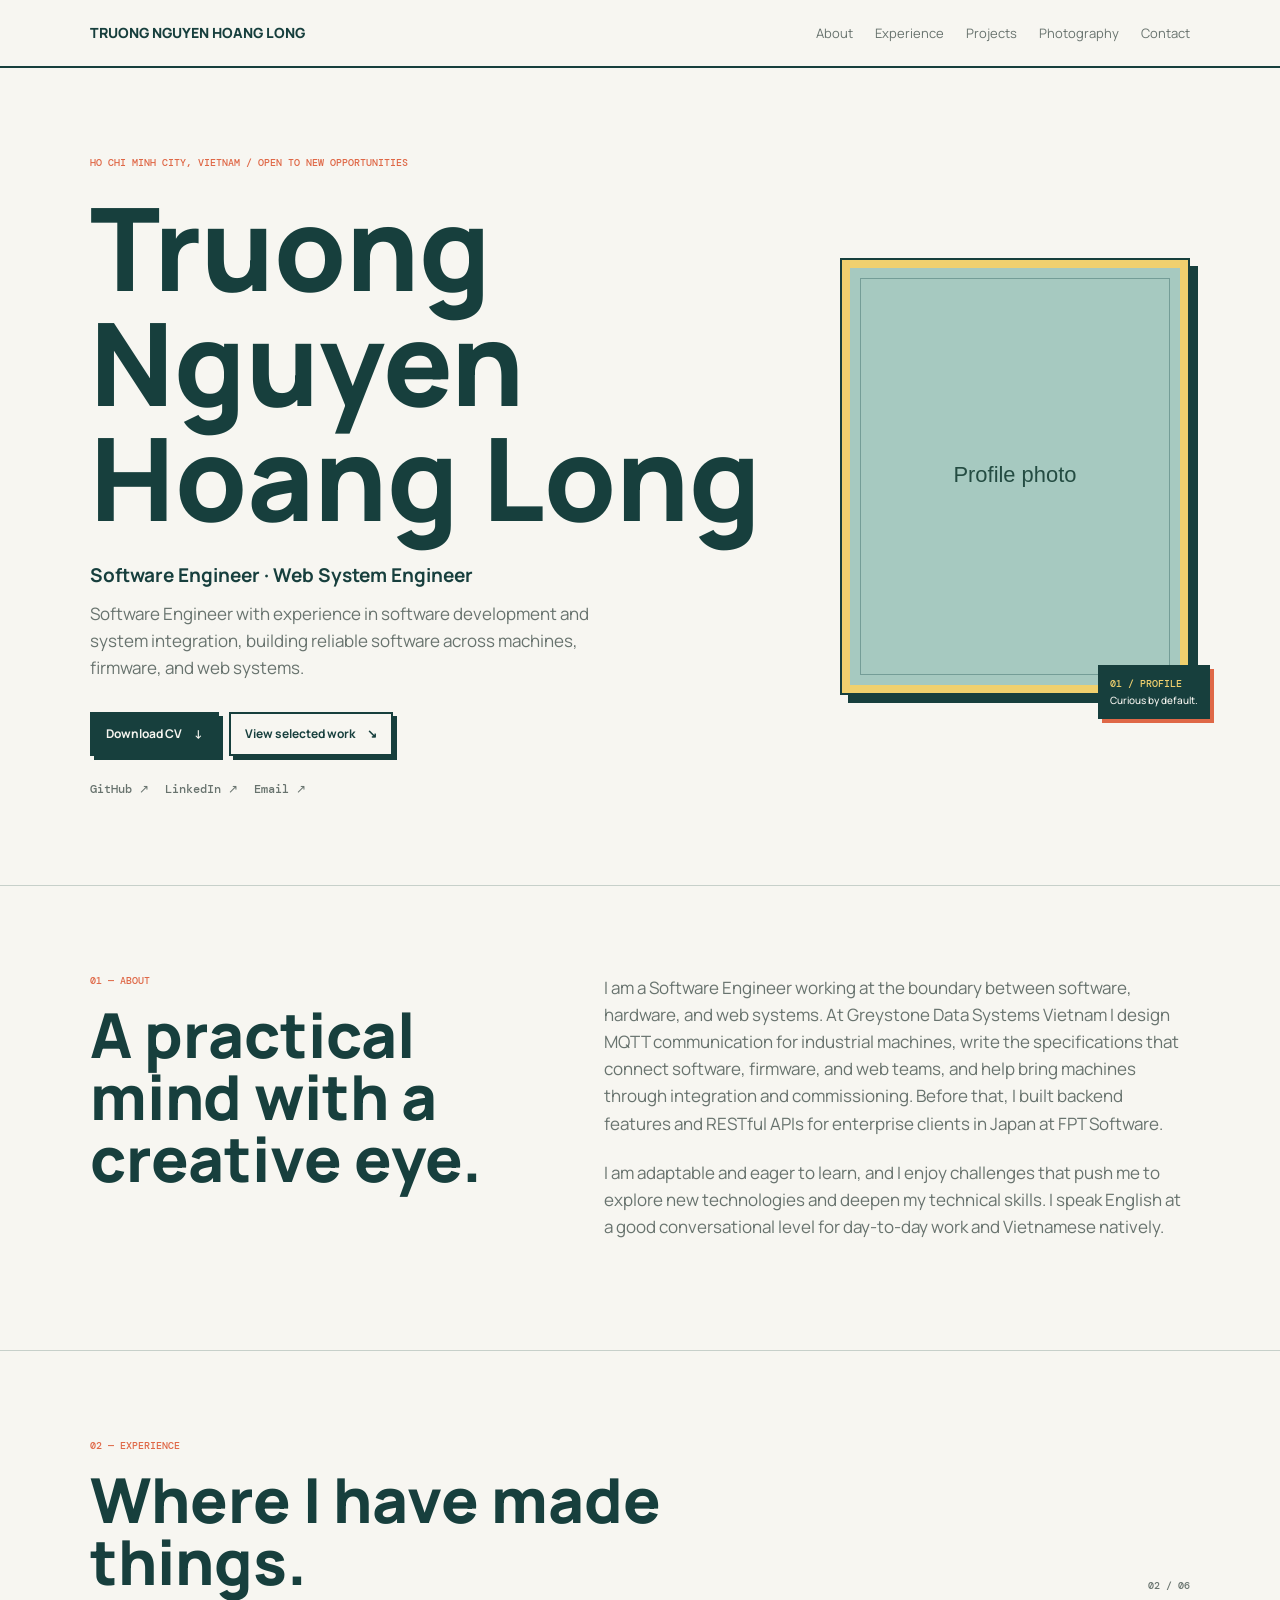
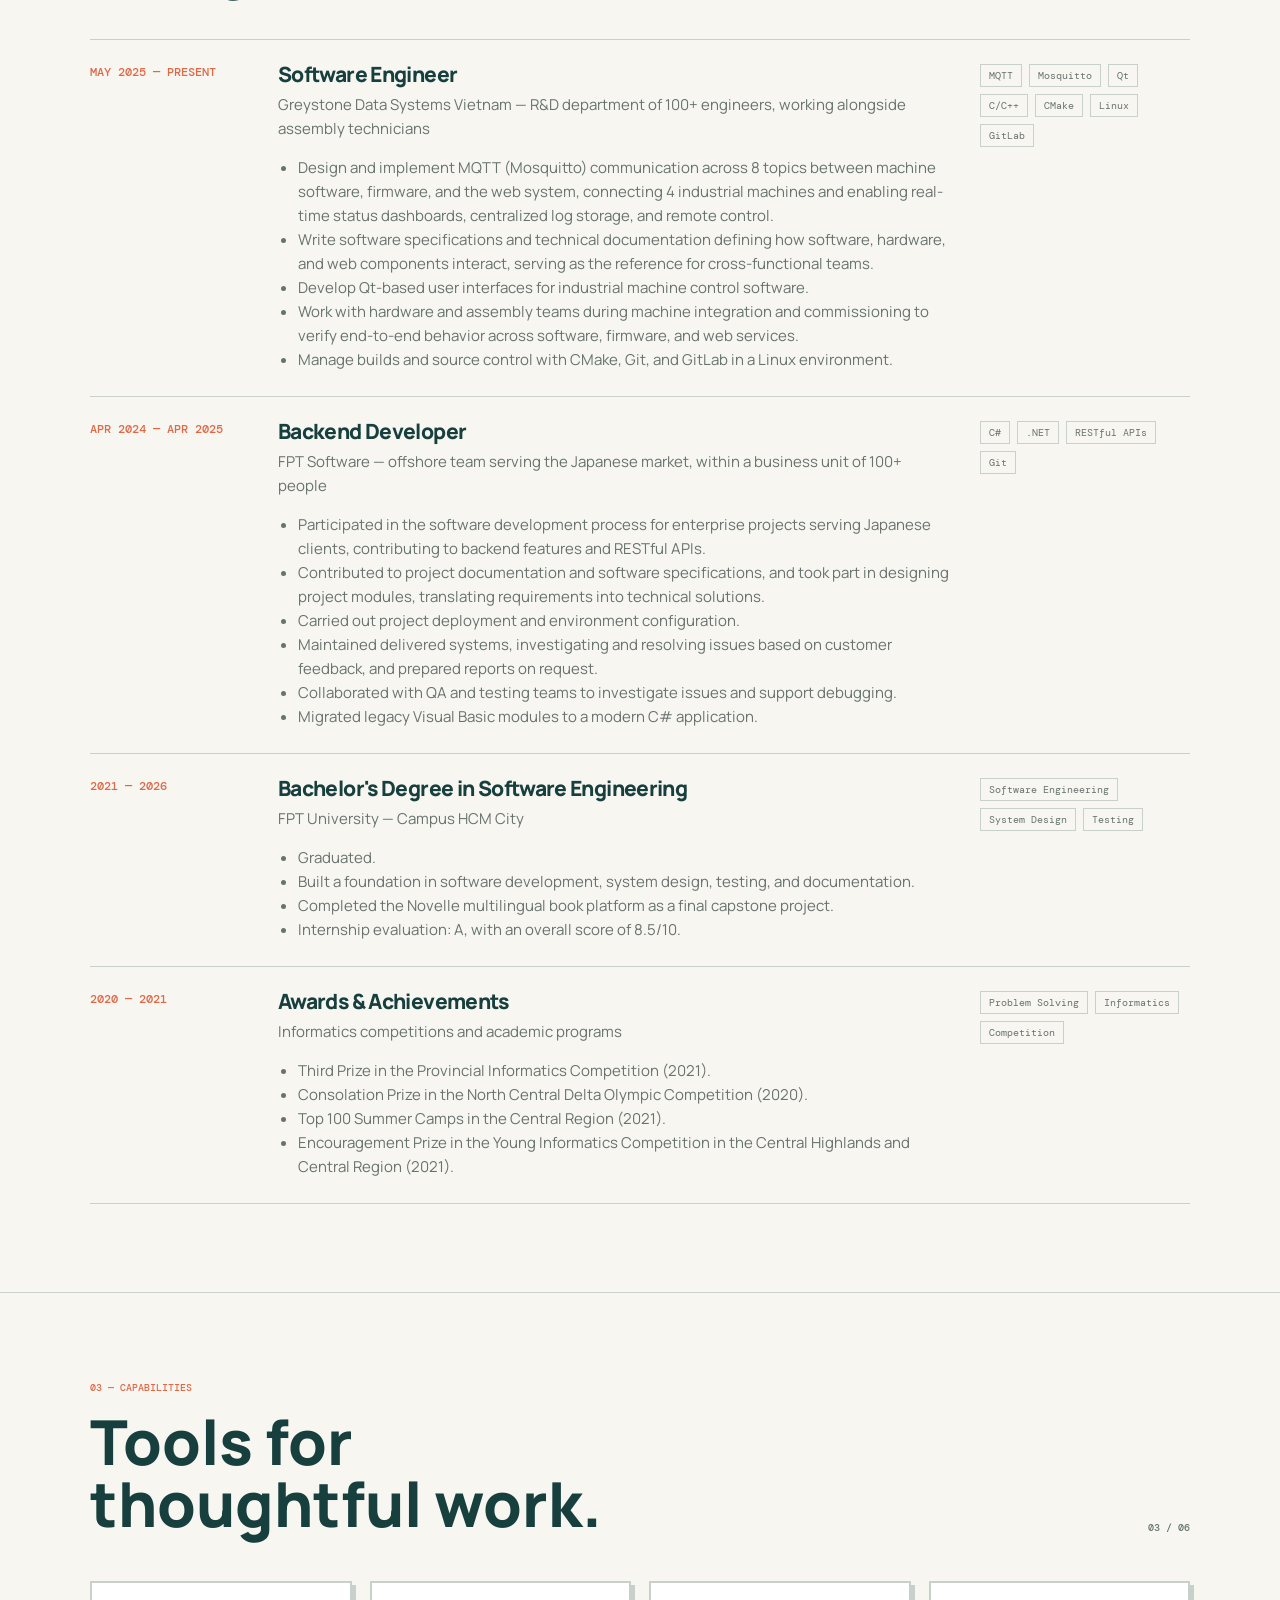
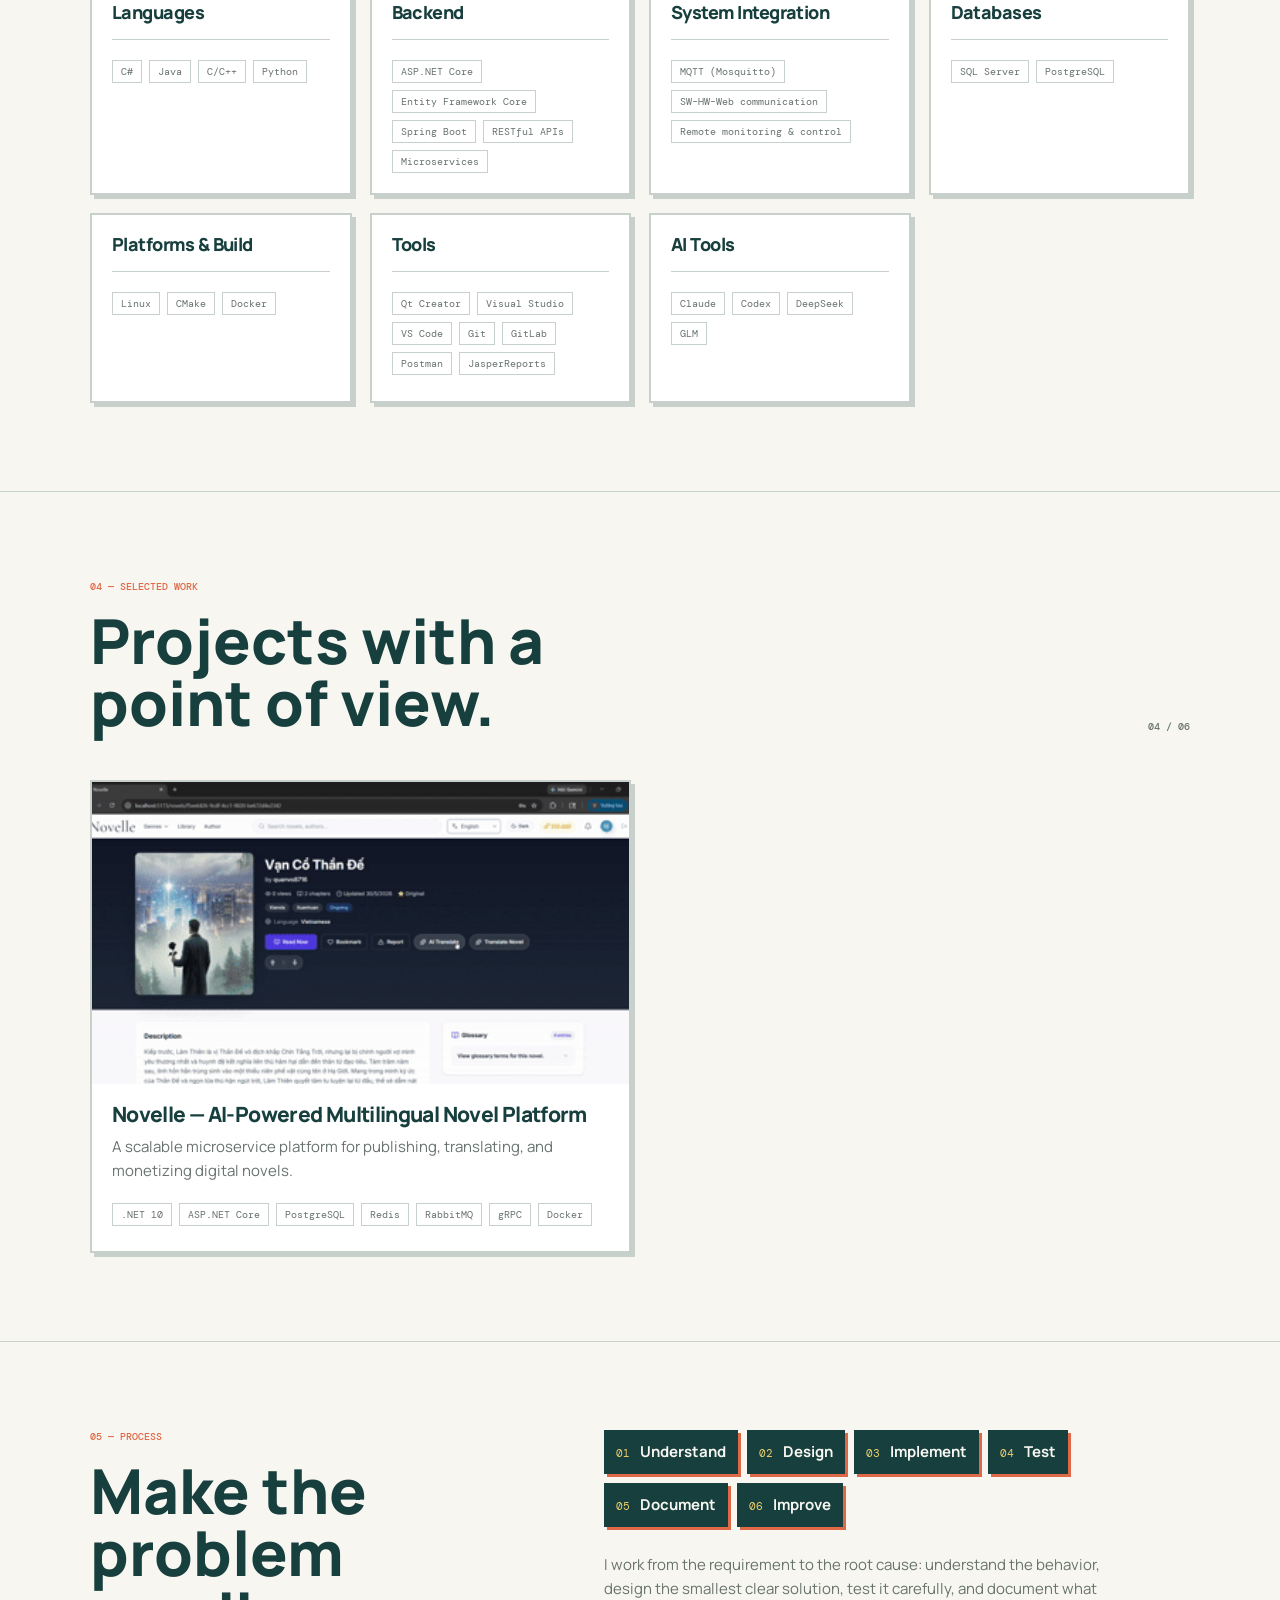
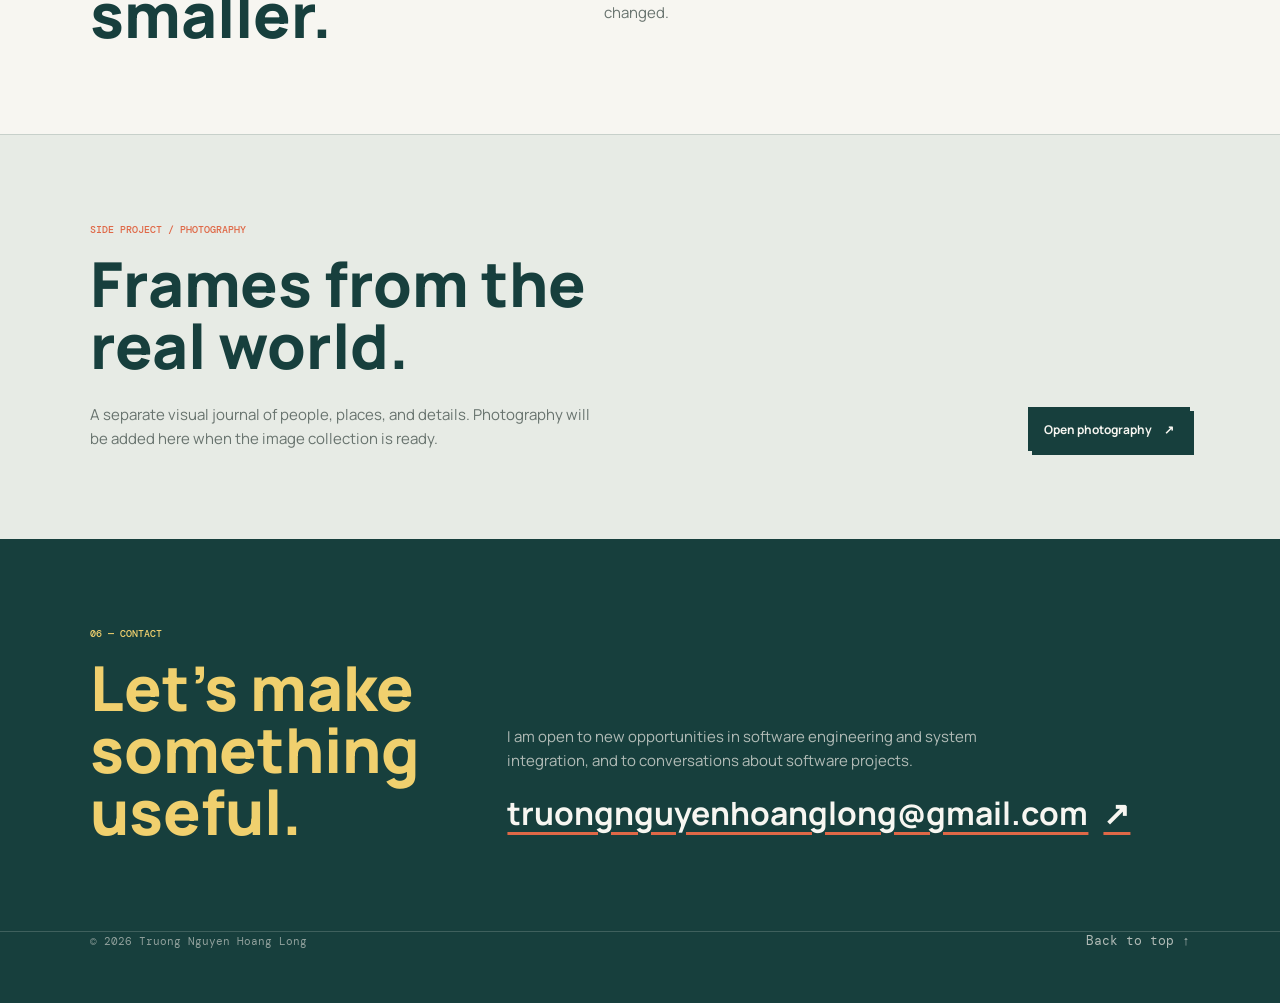
==== commit 25438fb7: "Update CV content from resume; add cv.pdf; remove phone" ====
--- a/index.html
+++ b/index.html
@@ -3,8 +3,8 @@
 <head>
   <meta charset="UTF-8">
   <meta name="viewport" content="width=device-width, initial-scale=1.0">
-  <meta name="description" content="A focused CV and project portfolio.">
-  <title>CV | Portfolio</title>
+  <meta name="description" content="Truong Nguyen Hoang Long — Software Engineer with experience in software development and system integration. CV and project portfolio.">
+  <title>Truong Nguyen Hoang Long — Software Engineer</title>
   <link rel="preconnect" href="https://fonts.googleapis.com">
   <link rel="preconnect" href="https://fonts.gstatic.com" crossorigin>
   <link href="https://fonts.googleapis.com/css2?family=DM+Mono:wght@400;500&family=Manrope:wght@400;500;600;700;800&display=swap" rel="stylesheet">
